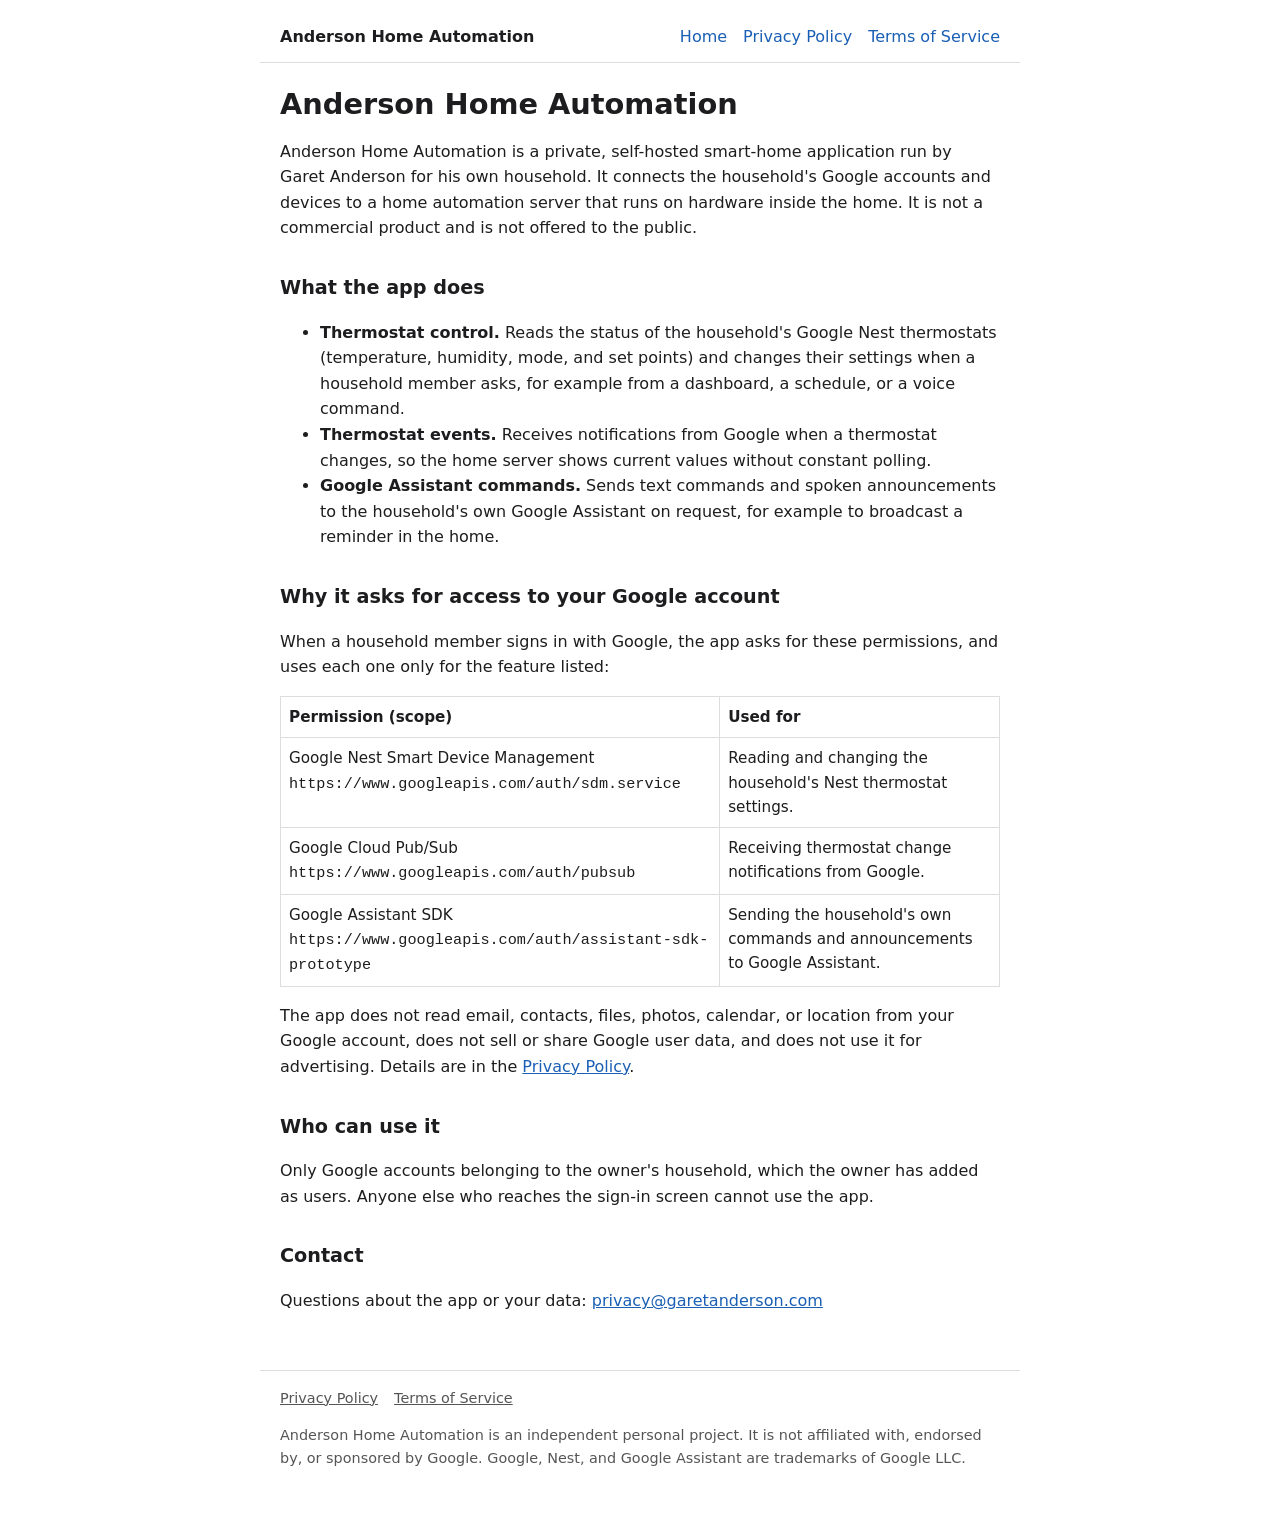
==== index.html @ 39d85095 "feat: home, privacy and terms pages for Anderson Home Automation Static GitHub Pages site for www.ga" ====
<!doctype html>
<html lang="en">
<head>
  <meta charset="utf-8">
  <meta name="viewport" content="width=device-width, initial-scale=1">
  <title>Anderson Home Automation</title>
  <meta name="description" content="Anderson Home Automation is a private, self-hosted smart-home controller that connects one household's Google Nest thermostats and Google Assistant to its own home automation server.">
  <link rel="stylesheet" href="styles.css">
</head>
<body>
  <header>
    <a class="brand" href="./">Anderson Home Automation</a>
    <nav><a href="./">Home</a><a href="privacy.html">Privacy Policy</a><a href="terms.html">Terms of Service</a></nav>
  </header>
  <main>
    <h1>Anderson Home Automation</h1>
    <p>Anderson Home Automation is a private, self-hosted smart-home application run by Garet Anderson
      for his own household. It connects the household's Google accounts and devices to a home automation
      server that runs on hardware inside the home. It is not a commercial product and is not offered to
      the public.</p>

    <h2>What the app does</h2>
    <ul>
      <li><strong>Thermostat control.</strong> Reads the status of the household's Google Nest thermostats
        (temperature, humidity, mode, and set points) and changes their settings when a household member
        asks, for example from a dashboard, a schedule, or a voice command.</li>
      <li><strong>Thermostat events.</strong> Receives notifications from Google when a thermostat changes,
        so the home server shows current values without constant polling.</li>
      <li><strong>Google Assistant commands.</strong> Sends text commands and spoken announcements to the
        household's own Google Assistant on request, for example to broadcast a reminder in the home.</li>
    </ul>

    <h2>Why it asks for access to your Google account</h2>
    <p>When a household member signs in with Google, the app asks for these permissions, and uses each one
      only for the feature listed:</p>
    <table>
      <tr><th>Permission (scope)</th><th>Used for</th></tr>
      <tr><td>Google Nest Smart Device Management<br><code>https://www.googleapis.com/auth/sdm.service</code></td>
        <td>Reading and changing the household's Nest thermostat settings.</td></tr>
      <tr><td>Google Cloud Pub/Sub<br><code>https://www.googleapis.com/auth/pubsub</code></td>
        <td>Receiving thermostat change notifications from Google.</td></tr>
      <tr><td>Google Assistant SDK<br><code>https://www.googleapis.com/auth/assistant-sdk-prototype</code></td>
        <td>Sending the household's own commands and announcements to Google Assistant.</td></tr>
    </table>
    <p>The app does not read email, contacts, files, photos, calendar, or location from your Google account,
      does not sell or share Google user data, and does not use it for advertising. Details are in the
      <a href="privacy.html">Privacy Policy</a>.</p>

    <h2>Who can use it</h2>
    <p>Only Google accounts belonging to the owner's household, which the owner has added as users. Anyone
      else who reaches the sign-in screen cannot use the app.</p>

    <h2>Contact</h2>
    <p>Questions about the app or your data: <a href="mailto:privacy@garetanderson.com">privacy@garetanderson.com</a></p>
  </main>
  <footer>
    <a href="privacy.html">Privacy Policy</a><a href="terms.html">Terms of Service</a>
    <p>Anderson Home Automation is an independent personal project. It is not affiliated with, endorsed by,
      or sponsored by Google. Google, Nest, and Google Assistant are trademarks of Google LLC.</p>
  </footer>
</body>
</html>
---- styles.css ----
:root { color-scheme: light dark; --fg:#1d1d1f; --muted:#555; --bg:#fff; --accent:#1a5fb4; --line:#ddd; }
@media (prefers-color-scheme: dark) { :root { --fg:#e8e8e8; --muted:#aaa; --bg:#141414; --accent:#78aeed; --line:#333; } }
* { box-sizing: border-box; }
body { margin:0; font:16px/1.6 system-ui, -apple-system, "Segoe UI", Roboto, sans-serif; color:var(--fg); background:var(--bg); }
header, main, footer { max-width: 760px; margin: 0 auto; padding: 0 20px; }
header { display:flex; flex-wrap:wrap; justify-content:space-between; align-items:center; gap:8px; padding-top:24px; padding-bottom:12px; border-bottom:1px solid var(--line); }
header .brand { font-weight:600; color:var(--fg); text-decoration:none; }
nav a { margin-left:16px; color:var(--accent); text-decoration:none; }
nav a:first-child { margin-left:0; }
main { padding-top:24px; padding-bottom:40px; }
h1 { font-size:1.8rem; line-height:1.25; margin:0 0 8px; }
h2 { font-size:1.2rem; margin-top:2rem; }
a { color:var(--accent); }
.muted { color:var(--muted); font-size:.9rem; }
table { border-collapse:collapse; width:100%; margin:12px 0; font-size:.95rem; }
th, td { border:1px solid var(--line); padding:8px; text-align:left; vertical-align:top; }
footer { border-top:1px solid var(--line); padding-top:16px; padding-bottom:32px; font-size:.9rem; color:var(--muted); }
footer a { color:var(--muted); margin-right:16px; }
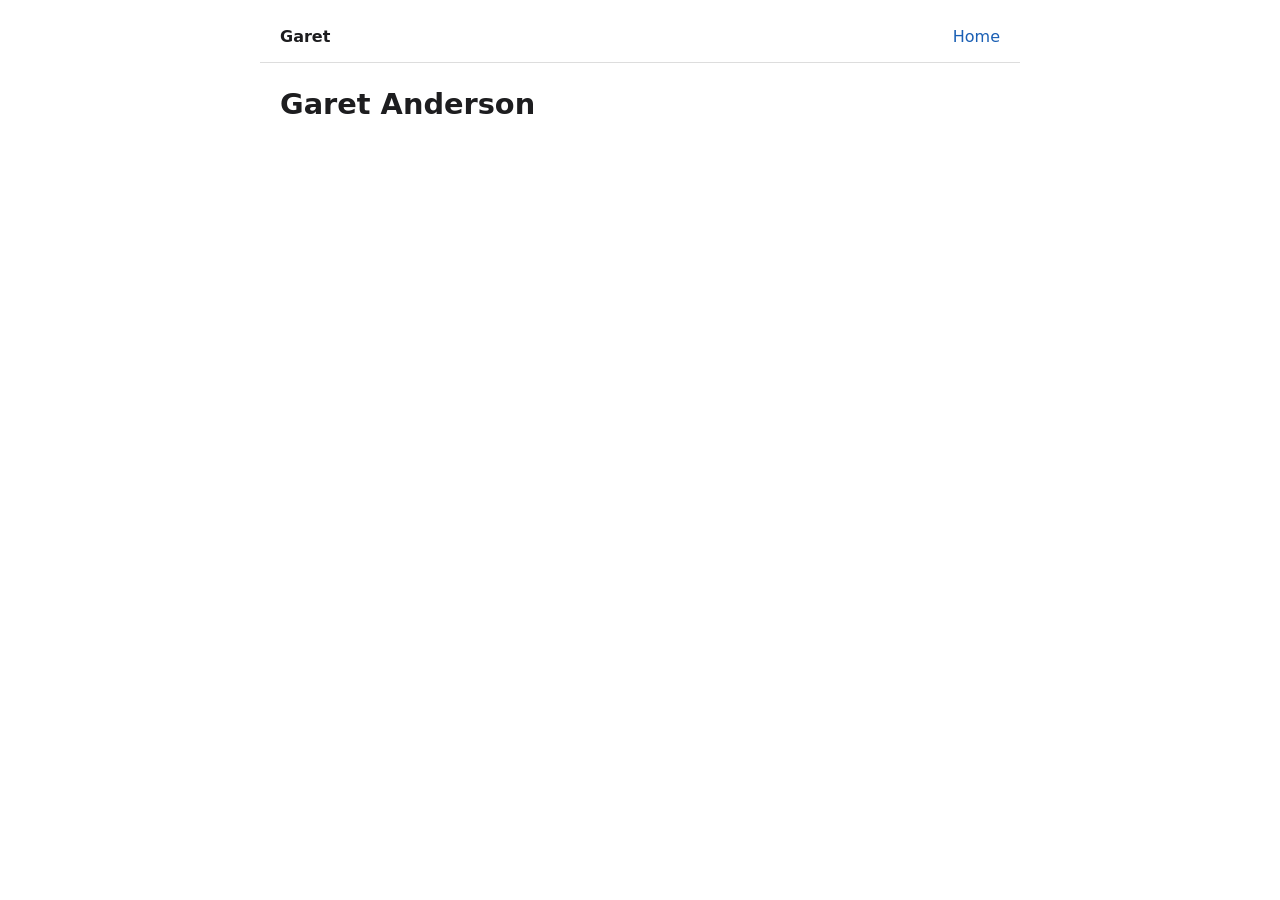
==== commit ee8970e7: "feat: plain front page; move app pages to unlinked noindex subpath The root page no longer describes" ====
--- a/index.html
+++ b/index.html
@@ -3,60 +3,16 @@
 <head>
   <meta charset="utf-8">
   <meta name="viewport" content="width=device-width, initial-scale=1">
-  <title>Anderson Home Automation</title>
-  <meta name="description" content="Anderson Home Automation is a private, self-hosted smart-home controller that connects one household's Google Nest thermostats and Google Assistant to its own home automation server.">
+  <title>Garet - Home</title>
   <link rel="stylesheet" href="styles.css">
 </head>
 <body>
   <header>
-    <a class="brand" href="./">Anderson Home Automation</a>
-    <nav><a href="./">Home</a><a href="privacy.html">Privacy Policy</a><a href="terms.html">Terms of Service</a></nav>
+    <a class="brand" href="./">Garet</a>
+    <nav><a href="./">Home</a></nav>
   </header>
   <main>
-    <h1>Anderson Home Automation</h1>
-    <p>Anderson Home Automation is a private, self-hosted smart-home application run by Garet Anderson
-      for his own household. It connects the household's Google accounts and devices to a home automation
-      server that runs on hardware inside the home. It is not a commercial product and is not offered to
-      the public.</p>
-
-    <h2>What the app does</h2>
-    <ul>
-      <li><strong>Thermostat control.</strong> Reads the status of the household's Google Nest thermostats
-        (temperature, humidity, mode, and set points) and changes their settings when a household member
-        asks, for example from a dashboard, a schedule, or a voice command.</li>
-      <li><strong>Thermostat events.</strong> Receives notifications from Google when a thermostat changes,
-        so the home server shows current values without constant polling.</li>
-      <li><strong>Google Assistant commands.</strong> Sends text commands and spoken announcements to the
-        household's own Google Assistant on request, for example to broadcast a reminder in the home.</li>
-    </ul>
-
-    <h2>Why it asks for access to your Google account</h2>
-    <p>When a household member signs in with Google, the app asks for these permissions, and uses each one
-      only for the feature listed:</p>
-    <table>
-      <tr><th>Permission (scope)</th><th>Used for</th></tr>
-      <tr><td>Google Nest Smart Device Management<br><code>https://www.googleapis.com/auth/sdm.service</code></td>
-        <td>Reading and changing the household's Nest thermostat settings.</td></tr>
-      <tr><td>Google Cloud Pub/Sub<br><code>https://www.googleapis.com/auth/pubsub</code></td>
-        <td>Receiving thermostat change notifications from Google.</td></tr>
-      <tr><td>Google Assistant SDK<br><code>https://www.googleapis.com/auth/assistant-sdk-prototype</code></td>
-        <td>Sending the household's own commands and announcements to Google Assistant.</td></tr>
-    </table>
-    <p>The app does not read email, contacts, files, photos, calendar, or location from your Google account,
-      does not sell or share Google user data, and does not use it for advertising. Details are in the
-      <a href="privacy.html">Privacy Policy</a>.</p>
-
-    <h2>Who can use it</h2>
-    <p>Only Google accounts belonging to the owner's household, which the owner has added as users. Anyone
-      else who reaches the sign-in screen cannot use the app.</p>
-
-    <h2>Contact</h2>
-    <p>Questions about the app or your data: <a href="mailto:privacy@garetanderson.com">privacy@garetanderson.com</a></p>
+    <h1>Garet Anderson</h1>
   </main>
-  <footer>
-    <a href="privacy.html">Privacy Policy</a><a href="terms.html">Terms of Service</a>
-    <p>Anderson Home Automation is an independent personal project. It is not affiliated with, endorsed by,
-      or sponsored by Google. Google, Nest, and Google Assistant are trademarks of Google LLC.</p>
-  </footer>
 </body>
 </html>
